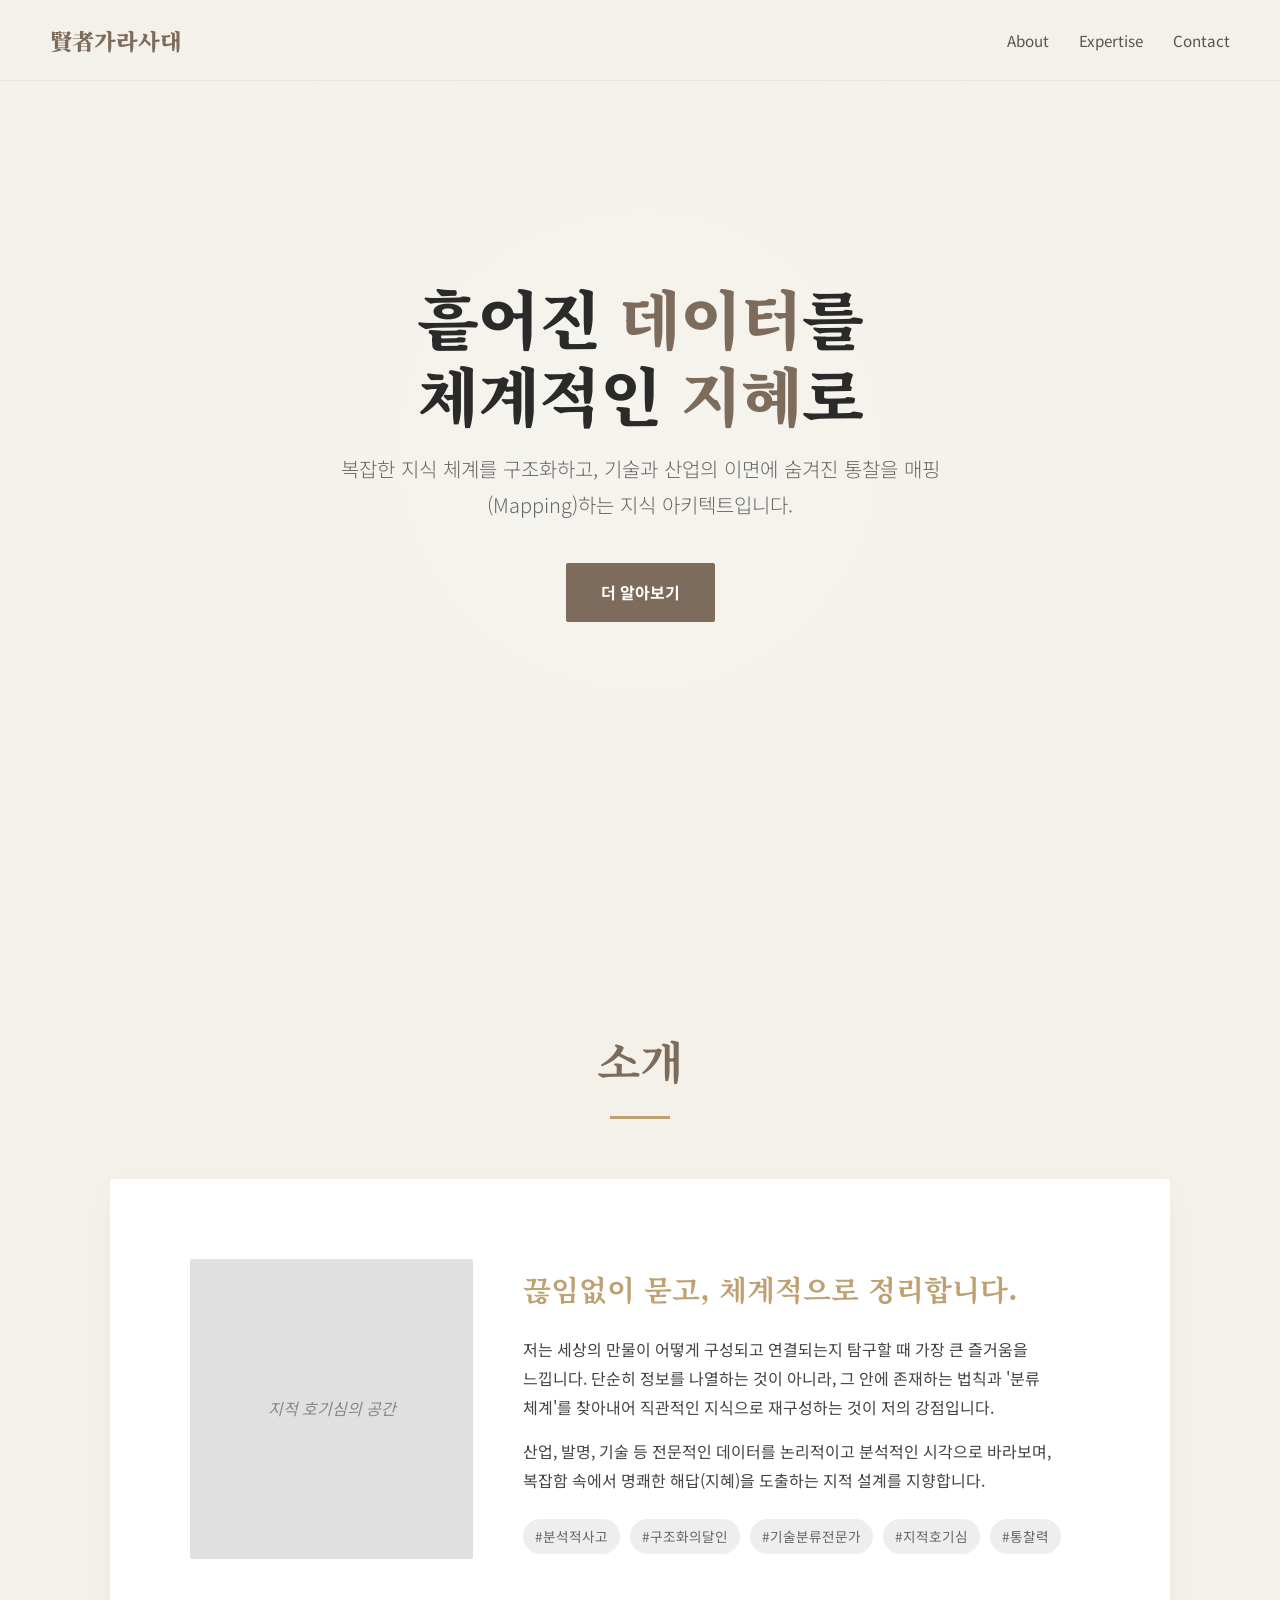
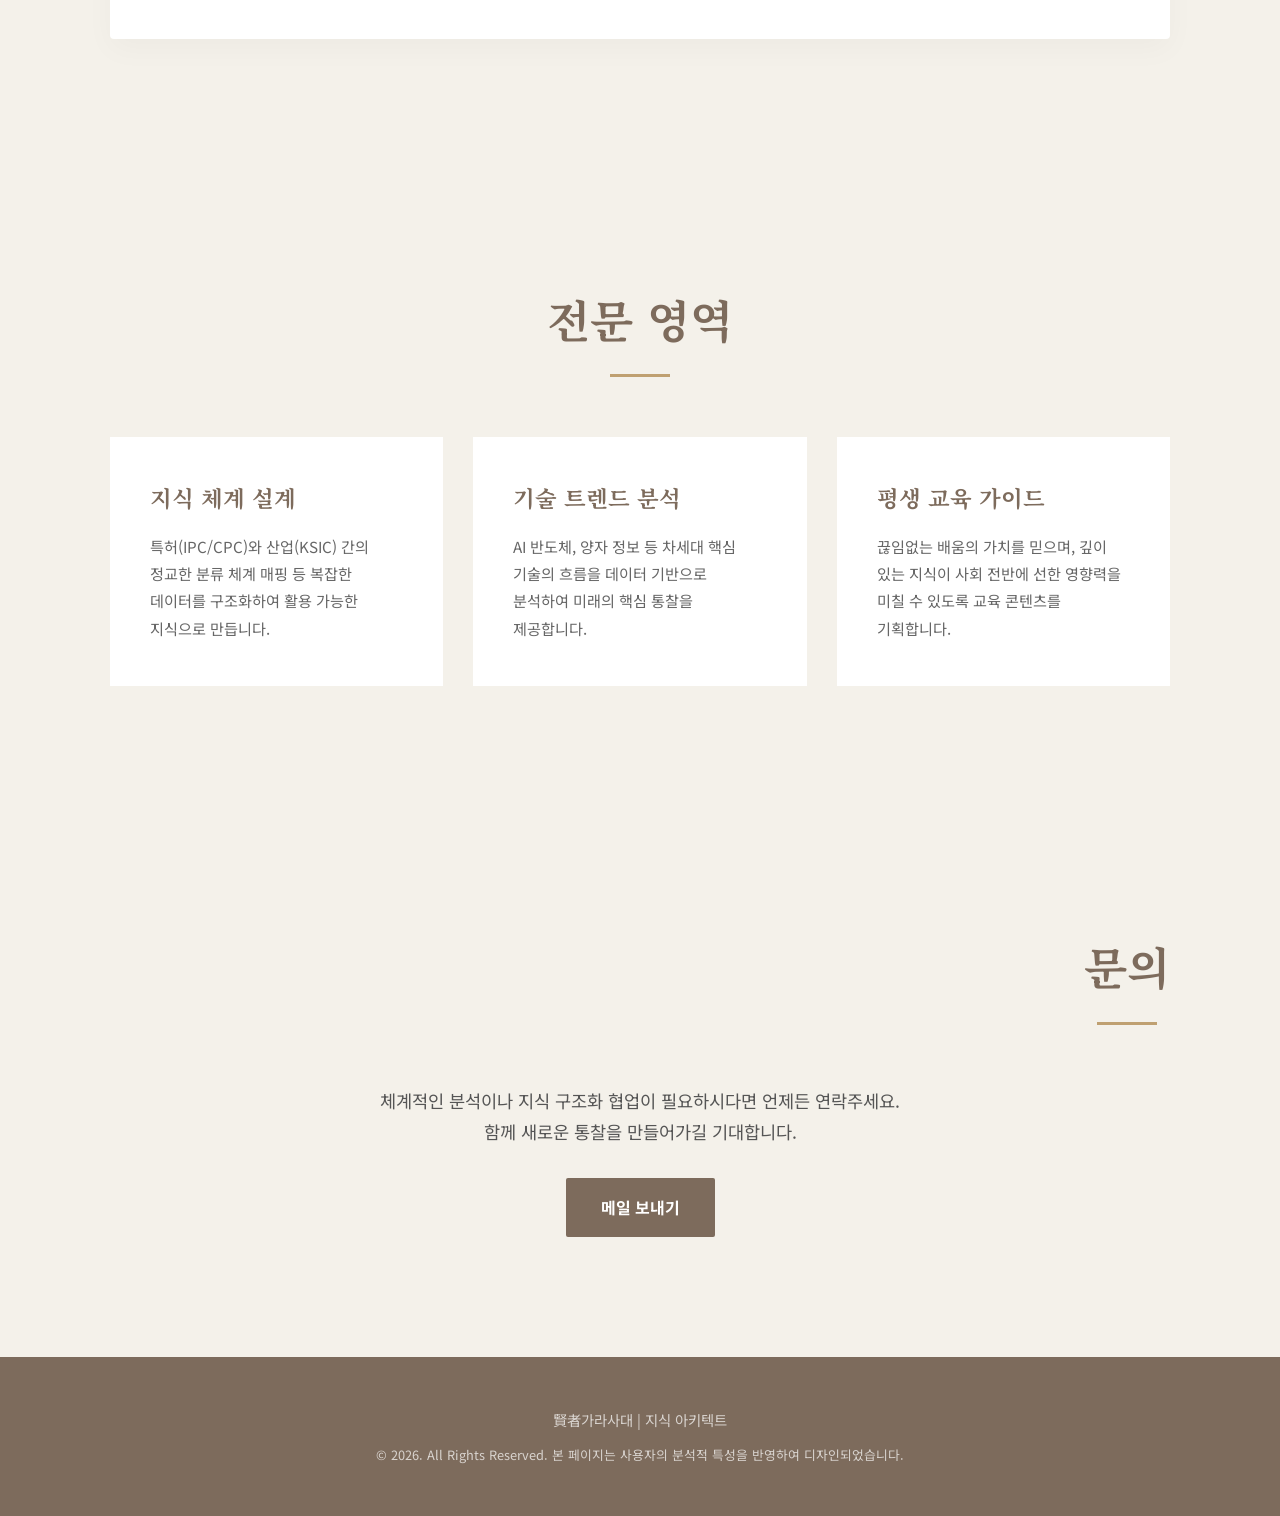
==== index.html @ 3266be5a "Update project files and prepare for initial push to github" ====
<!DOCTYPE html>
<html lang="ko">
<head>
    <meta charset="UTF-8">
    <meta name="viewport" content="width=device-width, initial-scale=1.0">
    <title>현자가라사대 | 지식의 아키텍트</title>
    <link href="https://fonts.googleapis.com/css2?family=Noto+Sans+KR:wght@300;400;700&family=Noto+Serif+KR:wght@400;700;900&display=swap" rel="stylesheet">
    <style>
        :root {
            --bg-color: #f4f1ea; /* 차분한 종이 질감의 아이보리 */
            --text-main: #2a2a2a; /* 짙은 회색 */
            --accent-color: #7d6b5c; /* 지적이고 따뜻한 톤의 브라운 */
            --point-color: #bfa071; /* 골드 톤의 하이라이트 */
            --serif: 'Noto Serif KR', serif;
            --sans: 'Noto Sans KR', sans-serif;
        }

        * { margin: 0; padding: 0; box-sizing: border-box; }

        body {
            background-color: var(--bg-color);
            color: var(--text-main);
            font-family: var(--sans);
            line-height: 1.8;
            word-break: keep-all; /* 한글 가독성 향상 */
        }

        a { text-decoration: none; color: inherit; transition: 0.3s; }

        /* 네비게이션 */
        header {
            width: 100%;
            padding: 20px 50px;
            position: fixed;
            top: 0;
            background-color: rgba(244, 241, 234, 0.95);
            display: flex;
            justify-content: space-between;
            align-items: center;
            z-index: 1000;
            border-bottom: 1px solid rgba(0,0,0,0.05);
        }

        .logo {
            font-family: var(--serif);
            font-weight: 900;
            font-size: 1.4rem;
            color: var(--accent-color);
        }

        nav ul { list-style: none; display: flex; gap: 30px; }
        nav a { font-size: 0.95rem; font-weight: 400; color: #555; }
        nav a:hover { color: var(--point-color); }

        /* 섹션 공통 */
        section {
            padding: 120px 20px;
            max-width: 1100px;
            margin: 0 auto;
        }

        .section-title {
            font-family: var(--serif);
            font-size: 2.8rem;
            font-weight: 700;
            text-align: center;
            margin-bottom: 60px;
            color: var(--accent-color);
            position: relative;
            display: inline-block;
            left: 50%;
            transform: translateX(-50%);
        }

        .section-title::after {
            content: '';
            display: block;
            width: 60px;
            height: 3px;
            background-color: var(--point-color);
            margin: 15px auto 0;
        }

        /* Hero (메인 대문) */
        .hero {
            height: 100vh;
            display: flex;
            flex-direction: column;
            justify-content: center;
            align-items: center;
            text-align: center;
            background: 
                radial-gradient(circle at center, rgba(255,255,255,0.2) 0%, rgba(244,241,234,1) 70%),
                url('[data-uri]'); /* 미세한 격자 패턴 */
        }

        .hero h1 {
            font-family: var(--serif);
            font-size: 4rem;
            font-weight: 900;
            line-height: 1.2;
            margin-bottom: 20px;
            letter-spacing: -1px;
        }

        .hero h1 span { color: var(--accent-color); }

        .hero p {
            font-size: 1.25rem;
            font-weight: 300;
            color: #666;
            margin-bottom: 40px;
            max-width: 600px;
        }

        .cta-btn {
            display: inline-block;
            padding: 15px 35px;
            background-color: var(--accent-color);
            color: white;
            font-weight: 700;
            border-radius: 2px;
            font-size: 1rem;
        }
        .cta-btn:hover { background-color: var(--point-color); transform: translateY(-2px); }

        /* Profile (자기소개) */
        .profile {
            background-color: white;
            box-shadow: 0 10px 30px rgba(0,0,0,0.03);
            border-radius: 4px;
            padding: 80px;
            display: grid;
            grid-template-columns: 1fr 2fr;
            gap: 50px;
            align-items: center;
        }

        .profile-text { text-align: left; }
        .profile-text h3 { font-family: var(--serif); font-size: 1.8rem; margin-bottom: 20px; color: var(--point-color); }
        .profile-text p { margin-bottom: 15px; color: #444; }
        .tags { display: flex; gap: 10px; flex-wrap: wrap; margin-top: 25px; }
        .tag { background: #eee; padding: 5px 12px; border-radius: 20px; font-size: 0.85rem; color: #666; }

        /* Expertise (전문성) */
        .expert-grid {
            display: grid;
            grid-template-columns: repeat(3, 1fr);
            gap: 30px;
        }

        .expert-card {
            background: white;
            padding: 40px;
            border-bottom: 4px solid white;
            transition: 0.3s;
            text-align: left;
        }

        .expert-card:hover { border-bottom: 4px solid var(--point-color); transform: translateY(-5px); }
        .expert-card h4 { font-family: var(--serif); font-size: 1.4rem; color: var(--accent-color); margin-bottom: 15px; }
        .expert-card p { font-size: 0.95rem; color: #666; }

        /* Contact */
        .contact { text-align: center; }
        .contact p { font-size: 1.1rem; margin-bottom: 30px; color: #555; }

        /* Footer */
        footer {
            background-color: var(--accent-color);
            color: rgba(255,255,255,0.7);
            padding: 50px 20px;
            text-align: center;
            font-size: 0.9rem;
        }

        /* 반응형 */
        @media (max-width: 900px) {
            .profile, .expert-grid { grid-template-columns: 1fr; }
            .hero h1 { font-size: 2.8rem; }
            header { padding: 15px 20px; }
        }
    </style>
</head>
<body>

    <header>
        <div class="logo">賢者가라사대</div>
        <nav>
            <ul>
                <li><a href="#about">About</a></li>
                <li><a href="#expertise">Expertise</a></li>
                <li><a href="#contact">Contact</a></li>
            </ul>
        </nav>
    </header>

    <section class="hero">
        <h1>흩어진 <span>데이터</span>를<br>체계적인 <span>지혜</span>로</h1>
        <p>복잡한 지식 체계를 구조화하고, 기술과 산업의 이면에 숨겨진 통찰을 매핑(Mapping)하는 지식 아키텍트입니다.</p>
        <a href="#about" class="cta-btn">더 알아보기</a>
    </section>

    <section id="about">
        <h2 class="section-title">소개</h2>
        <div class="profile">
            <div style="width:100%; height:300px; background:#e0e0e0; border-radius:2px; display:flex; align-items:center; justify-content:center; font-style:italic; color:#888;">지적 호기심의 공간</div>
            <div class="profile-text">
                <h3>끊임없이 묻고, 체계적으로 정리합니다.</h3>
                <p>저는 세상의 만물이 어떻게 구성되고 연결되는지 탐구할 때 가장 큰 즐거움을 느낍니다. 단순히 정보를 나열하는 것이 아니라, 그 안에 존재하는 법칙과 '분류 체계'를 찾아내어 직관적인 지식으로 재구성하는 것이 저의 강점입니다.</p>
                <p>산업, 발명, 기술 등 전문적인 데이터를 논리적이고 분석적인 시각으로 바라보며, 복잡함 속에서 명쾌한 해답(지혜)을 도출하는 지적 설계를 지향합니다.</p>
                <div class="tags">
                    <span class="tag">#분석적사고</span>
                    <span class="tag">#구조화의달인</span>
                    <span class="tag">#기술분류전문가</span>
                    <span class="tag">#지적호기심</span>
                    <span class="tag">#통찰력</span>
                </div>
            </div>
        </div>
    </section>

    <section id="expertise">
        <h2 class="section-title">전문 영역</h2>
        <div class="expert-grid">
            <div class="expert-card">
                <h4>지식 체계 설계</h4>
                <p>특허(IPC/CPC)와 산업(KSIC) 간의 정교한 분류 체계 매핑 등 복잡한 데이터를 구조화하여 활용 가능한 지식으로 만듭니다.</p>
            </div>
            <div class="expert-card">
                <h4>기술 트렌드 분석</h4>
                <p>AI 반도체, 양자 정보 등 차세대 핵심 기술의 흐름을 데이터 기반으로 분석하여 미래의 핵심 통찰을 제공합니다.</p>
            </div>
            <div class="expert-card">
                <h4>평생 교육 가이드</h4>
                <p>끊임없는 배움의 가치를 믿으며, 깊이 있는 지식이 사회 전반에 선한 영향력을 미칠 수 있도록 교육 콘텐츠를 기획합니다.</p>
            </div>
        </div>
    </section>

    <section id="contact" class="contact">
        <h2 class="section-title">문의</h2>
        <p>체계적인 분석이나 지식 구조화 협업이 필요하시다면 언제든 연락주세요.<br>함께 새로운 통찰을 만들어가길 기대합니다.</p>
        <a href="mailto:your-email@example.com" class="cta-btn">메일 보내기</a>
    </section>

    <footer>
        <p>賢者가라사대 | 지식 아키텍트</p>
        <p style="margin-top:10px; font-size:0.8rem;">&copy; 2026. All Rights Reserved. 본 페이지는 사용자의 분석적 특성을 반영하여 디자인되었습니다.</p>
    </footer>

</body>
</html>
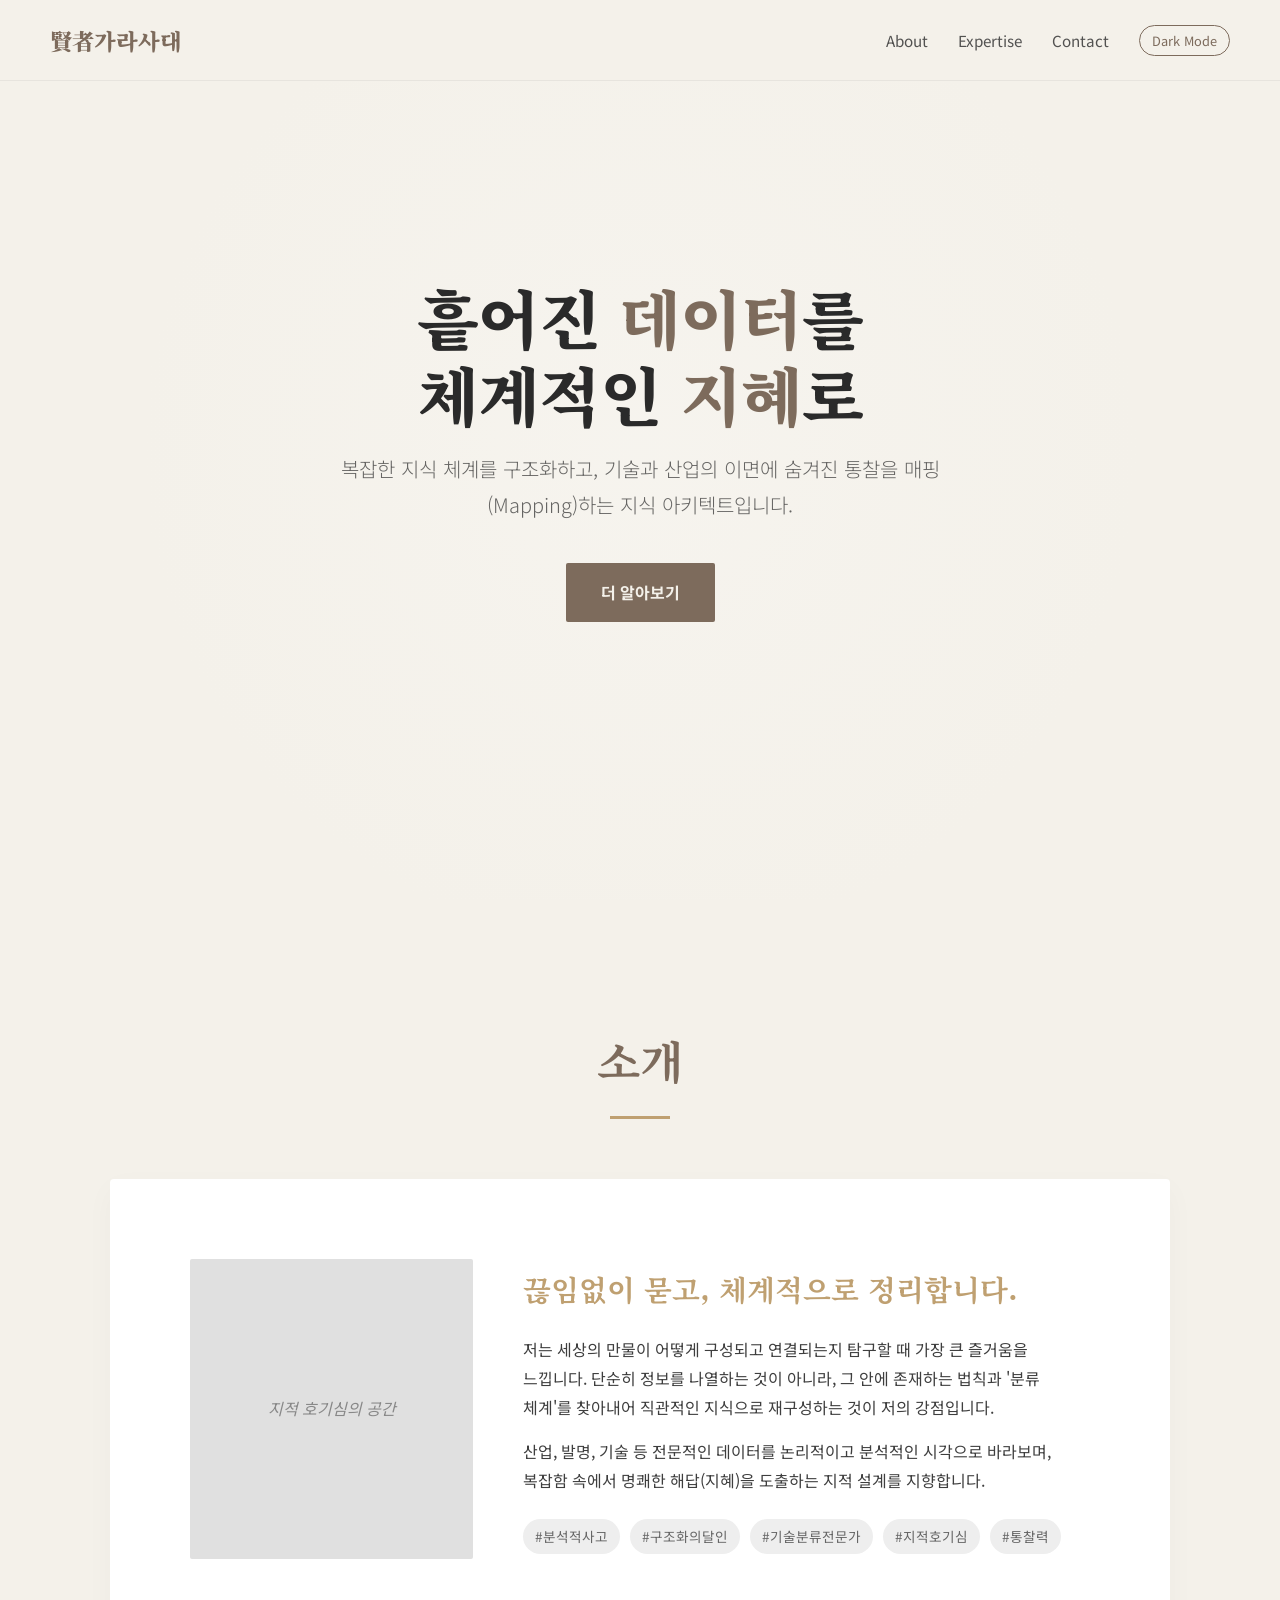
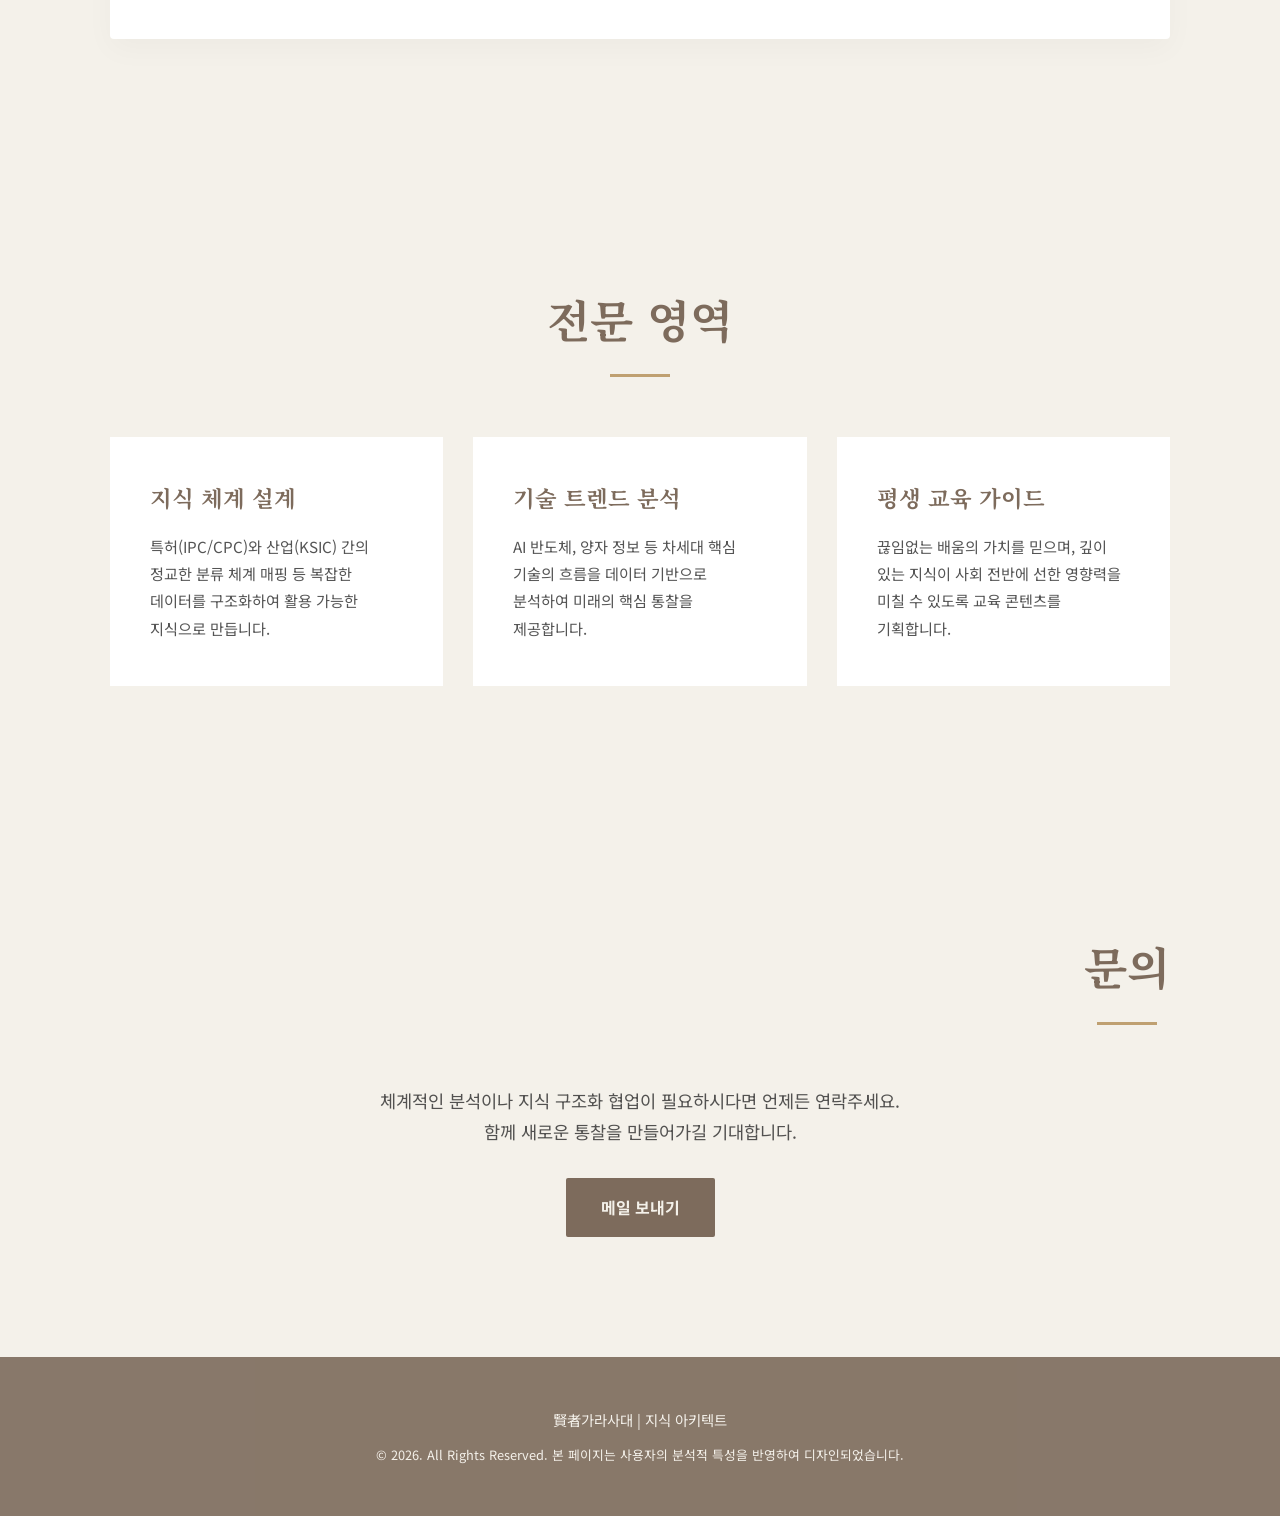
==== commit 76165c66: "Add dark mode and light mode theme switching feature" ====
--- a/index.html
+++ b/index.html
@@ -5,182 +5,7 @@
     <meta name="viewport" content="width=device-width, initial-scale=1.0">
     <title>현자가라사대 | 지식의 아키텍트</title>
     <link href="https://fonts.googleapis.com/css2?family=Noto+Sans+KR:wght@300;400;700&family=Noto+Serif+KR:wght@400;700;900&display=swap" rel="stylesheet">
-    <style>
-        :root {
-            --bg-color: #f4f1ea; /* 차분한 종이 질감의 아이보리 */
-            --text-main: #2a2a2a; /* 짙은 회색 */
-            --accent-color: #7d6b5c; /* 지적이고 따뜻한 톤의 브라운 */
-            --point-color: #bfa071; /* 골드 톤의 하이라이트 */
-            --serif: 'Noto Serif KR', serif;
-            --sans: 'Noto Sans KR', sans-serif;
-        }
-
-        * { margin: 0; padding: 0; box-sizing: border-box; }
-
-        body {
-            background-color: var(--bg-color);
-            color: var(--text-main);
-            font-family: var(--sans);
-            line-height: 1.8;
-            word-break: keep-all; /* 한글 가독성 향상 */
-        }
-
-        a { text-decoration: none; color: inherit; transition: 0.3s; }
-
-        /* 네비게이션 */
-        header {
-            width: 100%;
-            padding: 20px 50px;
-            position: fixed;
-            top: 0;
-            background-color: rgba(244, 241, 234, 0.95);
-            display: flex;
-            justify-content: space-between;
-            align-items: center;
-            z-index: 1000;
-            border-bottom: 1px solid rgba(0,0,0,0.05);
-        }
-
-        .logo {
-            font-family: var(--serif);
-            font-weight: 900;
-            font-size: 1.4rem;
-            color: var(--accent-color);
-        }
-
-        nav ul { list-style: none; display: flex; gap: 30px; }
-        nav a { font-size: 0.95rem; font-weight: 400; color: #555; }
-        nav a:hover { color: var(--point-color); }
-
-        /* 섹션 공통 */
-        section {
-            padding: 120px 20px;
-            max-width: 1100px;
-            margin: 0 auto;
-        }
-
-        .section-title {
-            font-family: var(--serif);
-            font-size: 2.8rem;
-            font-weight: 700;
-            text-align: center;
-            margin-bottom: 60px;
-            color: var(--accent-color);
-            position: relative;
-            display: inline-block;
-            left: 50%;
-            transform: translateX(-50%);
-        }
-
-        .section-title::after {
-            content: '';
-            display: block;
-            width: 60px;
-            height: 3px;
-            background-color: var(--point-color);
-            margin: 15px auto 0;
-        }
-
-        /* Hero (메인 대문) */
-        .hero {
-            height: 100vh;
-            display: flex;
-            flex-direction: column;
-            justify-content: center;
-            align-items: center;
-            text-align: center;
-            background: 
-                radial-gradient(circle at center, rgba(255,255,255,0.2) 0%, rgba(244,241,234,1) 70%),
-                url('[data-uri]'); /* 미세한 격자 패턴 */
-        }
-
-        .hero h1 {
-            font-family: var(--serif);
-            font-size: 4rem;
-            font-weight: 900;
-            line-height: 1.2;
-            margin-bottom: 20px;
-            letter-spacing: -1px;
-        }
-
-        .hero h1 span { color: var(--accent-color); }
-
-        .hero p {
-            font-size: 1.25rem;
-            font-weight: 300;
-            color: #666;
-            margin-bottom: 40px;
-            max-width: 600px;
-        }
-
-        .cta-btn {
-            display: inline-block;
-            padding: 15px 35px;
-            background-color: var(--accent-color);
-            color: white;
-            font-weight: 700;
-            border-radius: 2px;
-            font-size: 1rem;
-        }
-        .cta-btn:hover { background-color: var(--point-color); transform: translateY(-2px); }
-
-        /* Profile (자기소개) */
-        .profile {
-            background-color: white;
-            box-shadow: 0 10px 30px rgba(0,0,0,0.03);
-            border-radius: 4px;
-            padding: 80px;
-            display: grid;
-            grid-template-columns: 1fr 2fr;
-            gap: 50px;
-            align-items: center;
-        }
-
-        .profile-text { text-align: left; }
-        .profile-text h3 { font-family: var(--serif); font-size: 1.8rem; margin-bottom: 20px; color: var(--point-color); }
-        .profile-text p { margin-bottom: 15px; color: #444; }
-        .tags { display: flex; gap: 10px; flex-wrap: wrap; margin-top: 25px; }
-        .tag { background: #eee; padding: 5px 12px; border-radius: 20px; font-size: 0.85rem; color: #666; }
-
-        /* Expertise (전문성) */
-        .expert-grid {
-            display: grid;
-            grid-template-columns: repeat(3, 1fr);
-            gap: 30px;
-        }
-
-        .expert-card {
-            background: white;
-            padding: 40px;
-            border-bottom: 4px solid white;
-            transition: 0.3s;
-            text-align: left;
-        }
-
-        .expert-card:hover { border-bottom: 4px solid var(--point-color); transform: translateY(-5px); }
-        .expert-card h4 { font-family: var(--serif); font-size: 1.4rem; color: var(--accent-color); margin-bottom: 15px; }
-        .expert-card p { font-size: 0.95rem; color: #666; }
-
-        /* Contact */
-        .contact { text-align: center; }
-        .contact p { font-size: 1.1rem; margin-bottom: 30px; color: #555; }
-
-        /* Footer */
-        footer {
-            background-color: var(--accent-color);
-            color: rgba(255,255,255,0.7);
-            padding: 50px 20px;
-            text-align: center;
-            font-size: 0.9rem;
-        }
-
-        /* 반응형 */
-        @media (max-width: 900px) {
-            .profile, .expert-grid { grid-template-columns: 1fr; }
-            .hero h1 { font-size: 2.8rem; }
-            header { padding: 15px 20px; }
-        }
-    </style>
+    <link rel="stylesheet" href="style.css">
 </head>
 <body>
 
@@ -191,6 +16,7 @@
                 <li><a href="#about">About</a></li>
                 <li><a href="#expertise">Expertise</a></li>
                 <li><a href="#contact">Contact</a></li>
+                <li><button id="theme-toggle" class="theme-toggle">Dark Mode</button></li>
             </ul>
         </nav>
     </header>
@@ -249,5 +75,6 @@
         <p style="margin-top:10px; font-size:0.8rem;">&copy; 2026. All Rights Reserved. 본 페이지는 사용자의 분석적 특성을 반영하여 디자인되었습니다.</p>
     </footer>
 
+    <script src="main.js"></script>
 </body>
 </html>
--- a/style.css
+++ b/style.css
@@ -0,0 +1,215 @@
+:root {
+    --bg-color: #f4f1ea; /* 차분한 종이 질감의 아이보리 */
+    --text-main: #2a2a2a; /* 짙은 회색 */
+    --accent-color: #7d6b5c; /* 지적이고 따뜻한 톤의 브라운 */
+    --point-color: #bfa071; /* 골드 톤의 하이라이트 */
+    --header-bg: rgba(244, 241, 234, 0.95);
+    --card-bg: white;
+    --tag-bg: #eee;
+    --tag-text: #666;
+    --hero-gradient: radial-gradient(circle at center, rgba(255,255,255,0.2) 0%, rgba(244,241,234,1) 70%);
+    --serif: 'Noto Serif KR', serif;
+    --sans: 'Noto Sans KR', sans-serif;
+    --transition: 0.3s ease;
+}
+
+body.dark-mode {
+    --bg-color: #1a1a1a;
+    --text-main: #e0e0e0;
+    --accent-color: #d4c4b5;
+    --point-color: #d4af37;
+    --header-bg: rgba(26, 26, 26, 0.95);
+    --card-bg: #2d2d2d;
+    --tag-bg: #444;
+    --tag-text: #ccc;
+    --hero-gradient: radial-gradient(circle at center, rgba(0,0,0,0.4) 0%, rgba(26,26,26,1) 70%);
+}
+
+* { margin: 0; padding: 0; box-sizing: border-box; }
+
+body {
+    background-color: var(--bg-color);
+    color: var(--text-main);
+    font-family: var(--sans);
+    line-height: 1.8;
+    word-break: keep-all; /* 한글 가독성 향상 */
+    transition: background-color var(--transition), color var(--transition);
+}
+
+a { text-decoration: none; color: inherit; transition: var(--transition); }
+
+/* 네비게이션 */
+header {
+    width: 100%;
+    padding: 20px 50px;
+    position: fixed;
+    top: 0;
+    background-color: var(--header-bg);
+    display: flex;
+    justify-content: space-between;
+    align-items: center;
+    z-index: 1000;
+    border-bottom: 1px solid rgba(0,0,0,0.05);
+    transition: background-color var(--transition);
+}
+
+.logo {
+    font-family: var(--serif);
+    font-weight: 900;
+    font-size: 1.4rem;
+    color: var(--accent-color);
+}
+
+nav ul { list-style: none; display: flex; gap: 30px; align-items: center; }
+nav a { font-size: 0.95rem; font-weight: 400; color: var(--text-main); opacity: 0.8; }
+nav a:hover { color: var(--point-color); opacity: 1; }
+
+/* 테마 토글 버튼 */
+.theme-toggle {
+    background: none;
+    border: 1px solid var(--accent-color);
+    color: var(--accent-color);
+    padding: 5px 12px;
+    border-radius: 20px;
+    cursor: pointer;
+    font-size: 0.8rem;
+    font-family: var(--sans);
+    transition: var(--transition);
+}
+
+.theme-toggle:hover {
+    background-color: var(--accent-color);
+    color: var(--bg-color);
+}
+
+/* 섹션 공통 */
+section {
+    padding: 120px 20px;
+    max-width: 1100px;
+    margin: 0 auto;
+}
+
+.section-title {
+    font-family: var(--serif);
+    font-size: 2.8rem;
+    font-weight: 700;
+    text-align: center;
+    margin-bottom: 60px;
+    color: var(--accent-color);
+    position: relative;
+    display: inline-block;
+    left: 50%;
+    transform: translateX(-50%);
+}
+
+.section-title::after {
+    content: '';
+    display: block;
+    width: 60px;
+    height: 3px;
+    background-color: var(--point-color);
+    margin: 15px auto 0;
+}
+
+/* Hero (메인 대문) */
+.hero {
+    height: 100vh;
+    display: flex;
+    flex-direction: column;
+    justify-content: center;
+    align-items: center;
+    text-align: center;
+    background: 
+        var(--hero-gradient),
+        url('[data-uri]'); /* 미세한 격자 패턴 */
+}
+
+.hero h1 {
+    font-family: var(--serif);
+    font-size: 4rem;
+    font-weight: 900;
+    line-height: 1.2;
+    margin-bottom: 20px;
+    letter-spacing: -1px;
+}
+
+.hero h1 span { color: var(--accent-color); }
+
+.hero p {
+    font-size: 1.25rem;
+    font-weight: 300;
+    color: var(--text-main);
+    opacity: 0.7;
+    margin-bottom: 40px;
+    max-width: 600px;
+}
+
+.cta-btn {
+    display: inline-block;
+    padding: 15px 35px;
+    background-color: var(--accent-color);
+    color: var(--bg-color);
+    font-weight: 700;
+    border-radius: 2px;
+    font-size: 1rem;
+}
+.cta-btn:hover { background-color: var(--point-color); transform: translateY(-2px); }
+
+/* Profile (자기소개) */
+.profile {
+    background-color: var(--card-bg);
+    box-shadow: 0 10px 30px rgba(0,0,0,0.03);
+    border-radius: 4px;
+    padding: 80px;
+    display: grid;
+    grid-template-columns: 1fr 2fr;
+    gap: 50px;
+    align-items: center;
+    transition: background-color var(--transition);
+}
+
+.profile-text { text-align: left; }
+.profile-text h3 { font-family: var(--serif); font-size: 1.8rem; margin-bottom: 20px; color: var(--point-color); }
+.profile-text p { margin-bottom: 15px; color: var(--text-main); opacity: 0.9; }
+.tags { display: flex; gap: 10px; flex-wrap: wrap; margin-top: 25px; }
+.tag { background: var(--tag-bg); padding: 5px 12px; border-radius: 20px; font-size: 0.85rem; color: var(--tag-text); }
+
+/* Expertise (전문성) */
+.expert-grid {
+    display: grid;
+    grid-template-columns: repeat(3, 1fr);
+    gap: 30px;
+}
+
+.expert-card {
+    background: var(--card-bg);
+    padding: 40px;
+    border-bottom: 4px solid var(--card-bg);
+    transition: var(--transition);
+    text-align: left;
+}
+
+.expert-card:hover { border-bottom: 4px solid var(--point-color); transform: translateY(-5px); }
+.expert-card h4 { font-family: var(--serif); font-size: 1.4rem; color: var(--accent-color); margin-bottom: 15px; }
+.expert-card p { font-size: 0.95rem; color: var(--text-main); opacity: 0.8; }
+
+/* Contact */
+.contact { text-align: center; }
+.contact p { font-size: 1.1rem; margin-bottom: 30px; color: var(--text-main); opacity: 0.8; }
+
+/* Footer */
+footer {
+    background-color: var(--accent-color);
+    color: var(--bg-color);
+    opacity: 0.9;
+    padding: 50px 20px;
+    text-align: center;
+    font-size: 0.9rem;
+}
+
+/* 반응형 */
+@media (max-width: 900px) {
+    .profile, .expert-grid { grid-template-columns: 1fr; }
+    .hero h1 { font-size: 2.8rem; }
+    header { padding: 15px 20px; }
+}
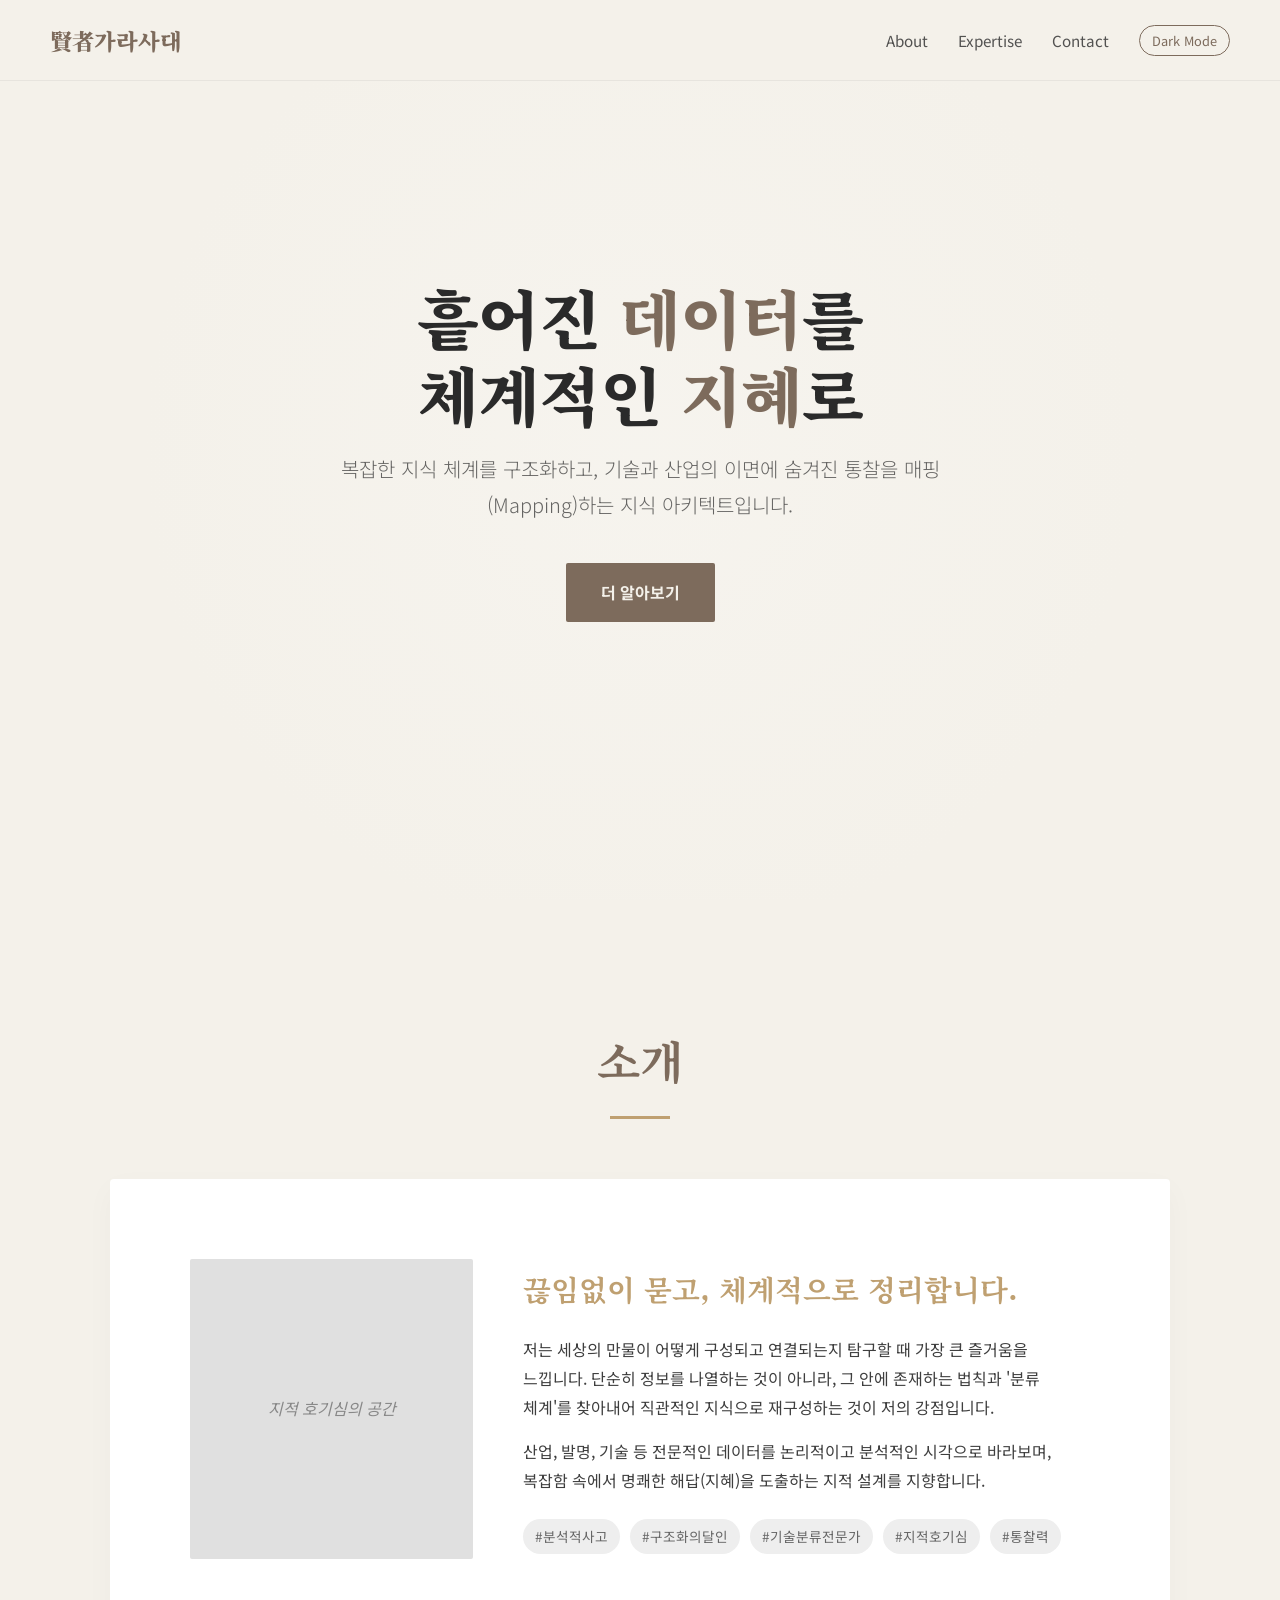
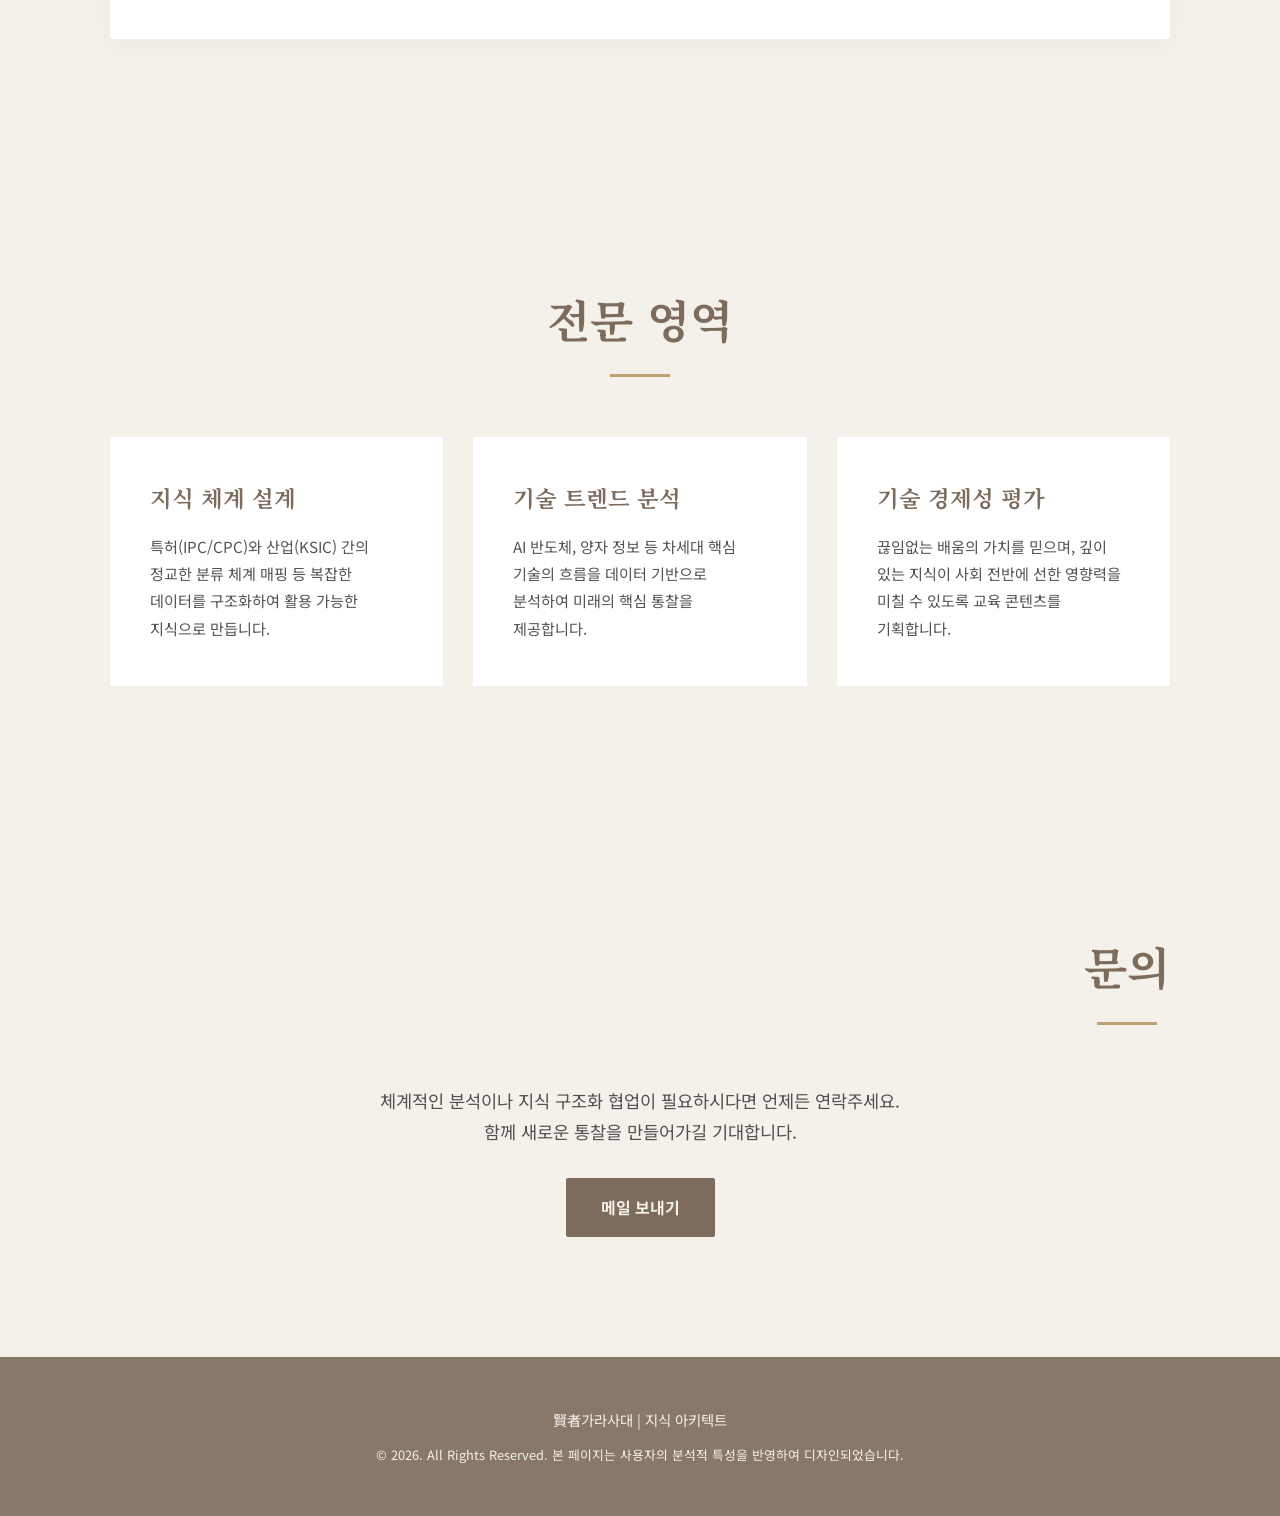
==== commit 0c83d7c5: "Update expertise item: '평생 교육 가이드' to '기술 경제성 평가'" ====
--- a/index.html
+++ b/index.html
@@ -4,6 +4,8 @@
     <meta charset="UTF-8">
     <meta name="viewport" content="width=device-width, initial-scale=1.0">
     <title>현자가라사대 | 지식의 아키텍트</title>
+    <meta name="google-adsense-account" content="ca-pub-5264969592779186">
+    <script async src="https://pagead2.googlesyndication.com/pagead/js/adsbygoogle.js?client=ca-pub-5264969592779186" crossorigin="anonymous"></script>
     <link href="https://fonts.googleapis.com/css2?family=Noto+Sans+KR:wght@300;400;700&family=Noto+Serif+KR:wght@400;700;900&display=swap" rel="stylesheet">
     <link rel="stylesheet" href="style.css">
 </head>
@@ -58,7 +60,7 @@
                 <p>AI 반도체, 양자 정보 등 차세대 핵심 기술의 흐름을 데이터 기반으로 분석하여 미래의 핵심 통찰을 제공합니다.</p>
             </div>
             <div class="expert-card">
-                <h4>평생 교육 가이드</h4>
+                <h4>기술 경제성 평가</h4>
                 <p>끊임없는 배움의 가치를 믿으며, 깊이 있는 지식이 사회 전반에 선한 영향력을 미칠 수 있도록 교육 콘텐츠를 기획합니다.</p>
             </div>
         </div>
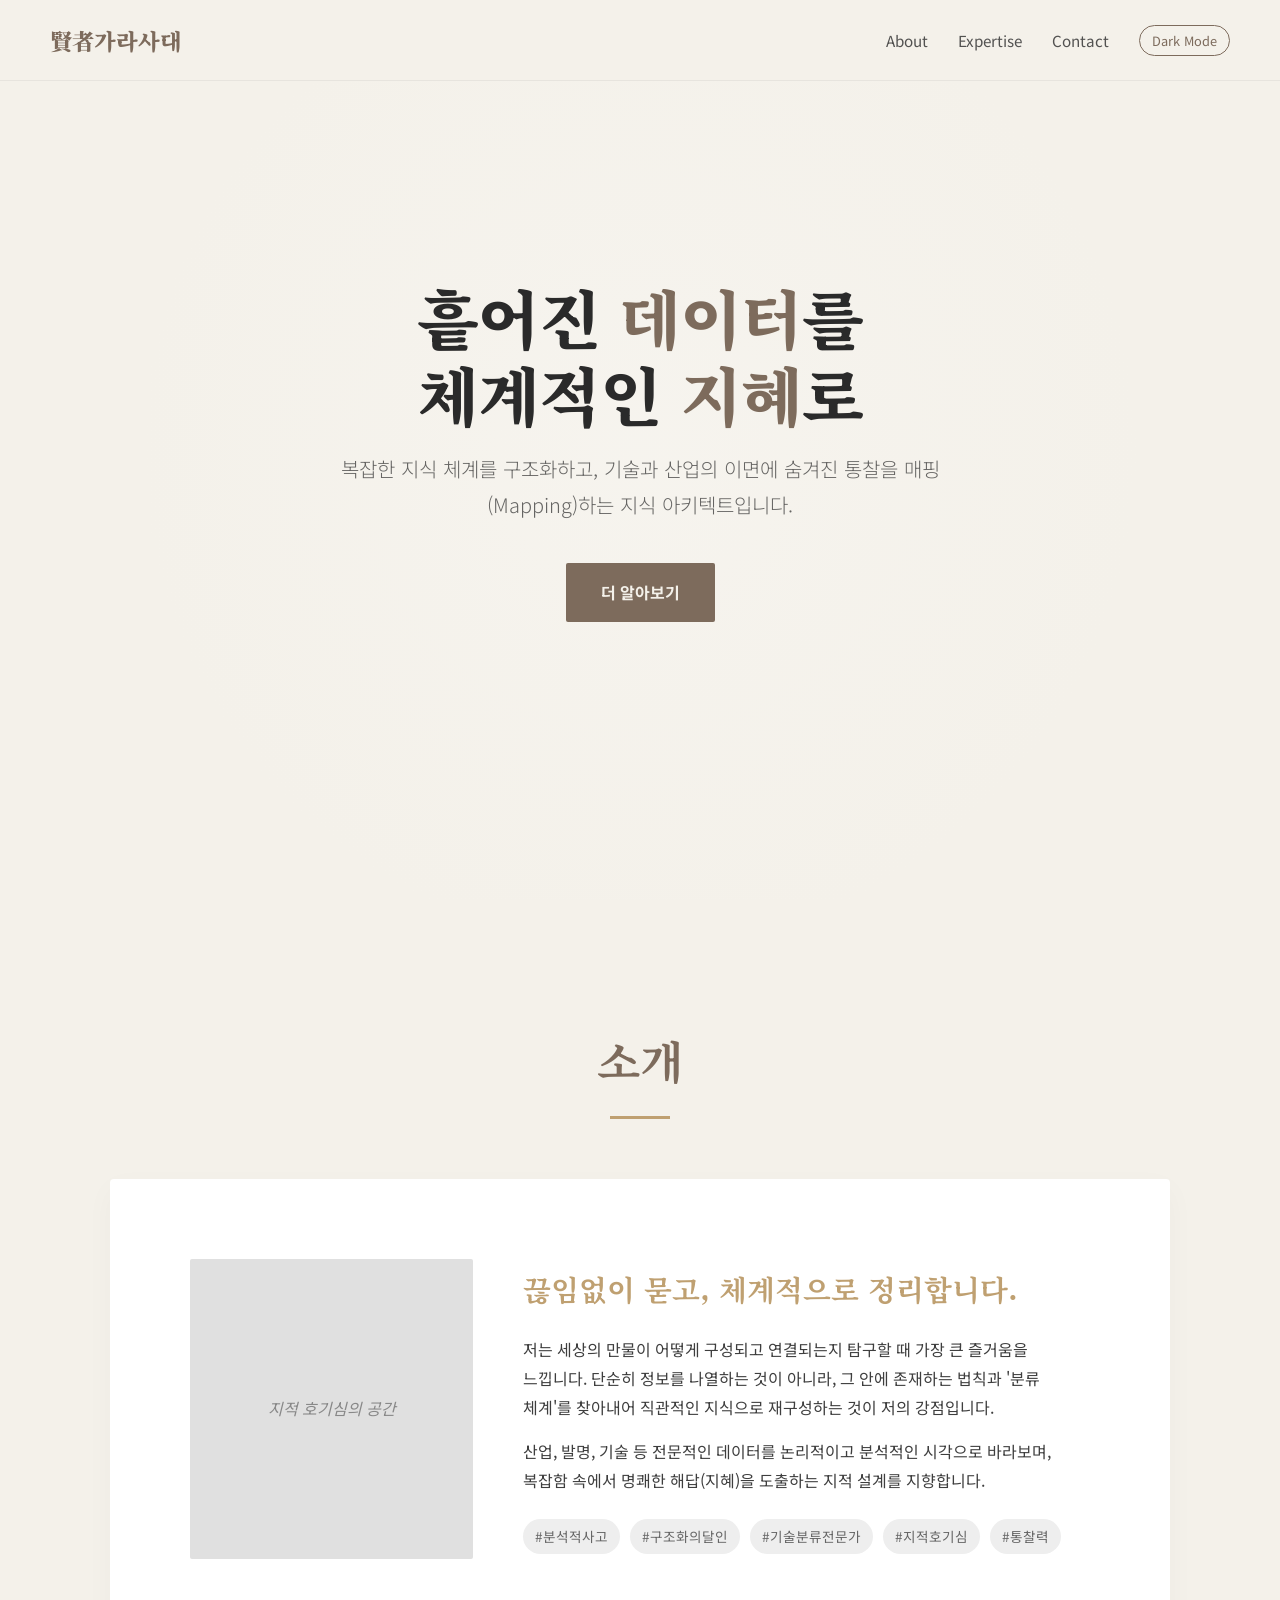
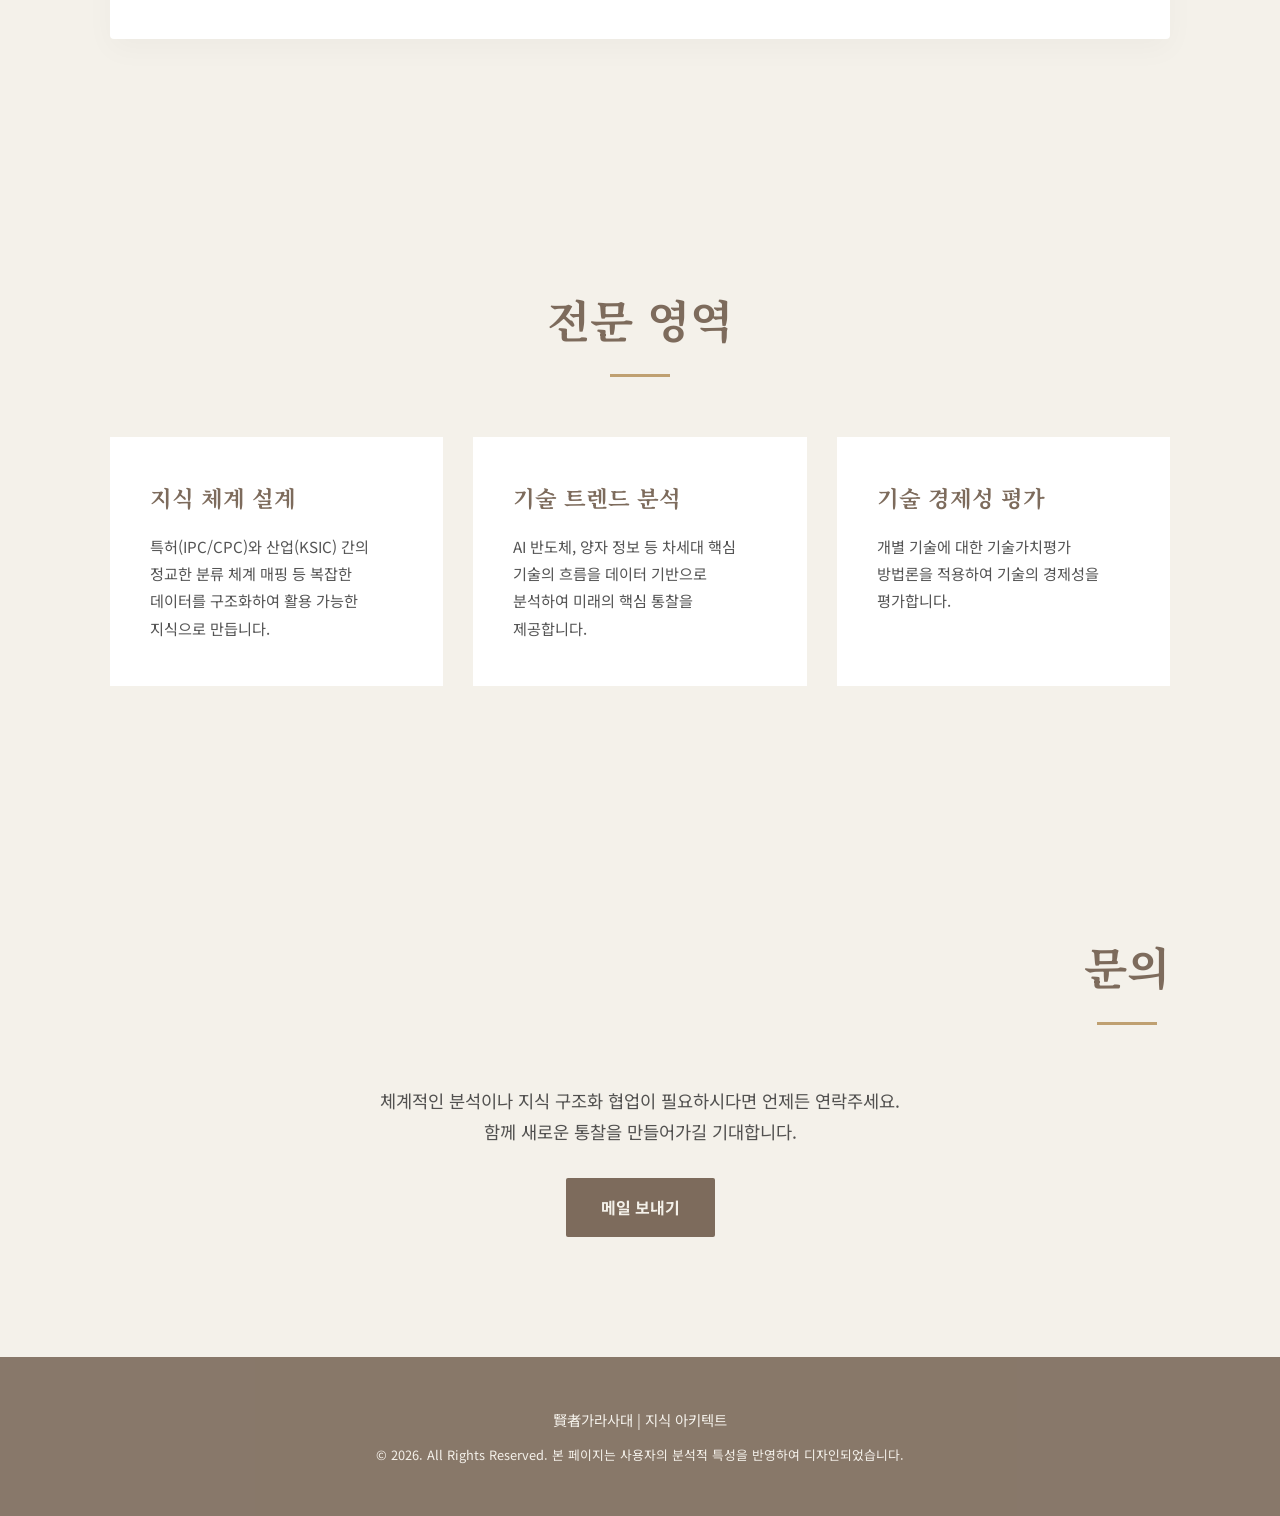
==== commit 09d7ce06: "Update description for Technology Economic Evaluation section" ====
--- a/index.html
+++ b/index.html
@@ -61,7 +61,7 @@
             </div>
             <div class="expert-card">
                 <h4>기술 경제성 평가</h4>
-                <p>끊임없는 배움의 가치를 믿으며, 깊이 있는 지식이 사회 전반에 선한 영향력을 미칠 수 있도록 교육 콘텐츠를 기획합니다.</p>
+                <p>개별 기술에 대한 기술가치평가 방법론을 적용하여 기술의 경제성을 평가합니다.</p>
             </div>
         </div>
     </section>
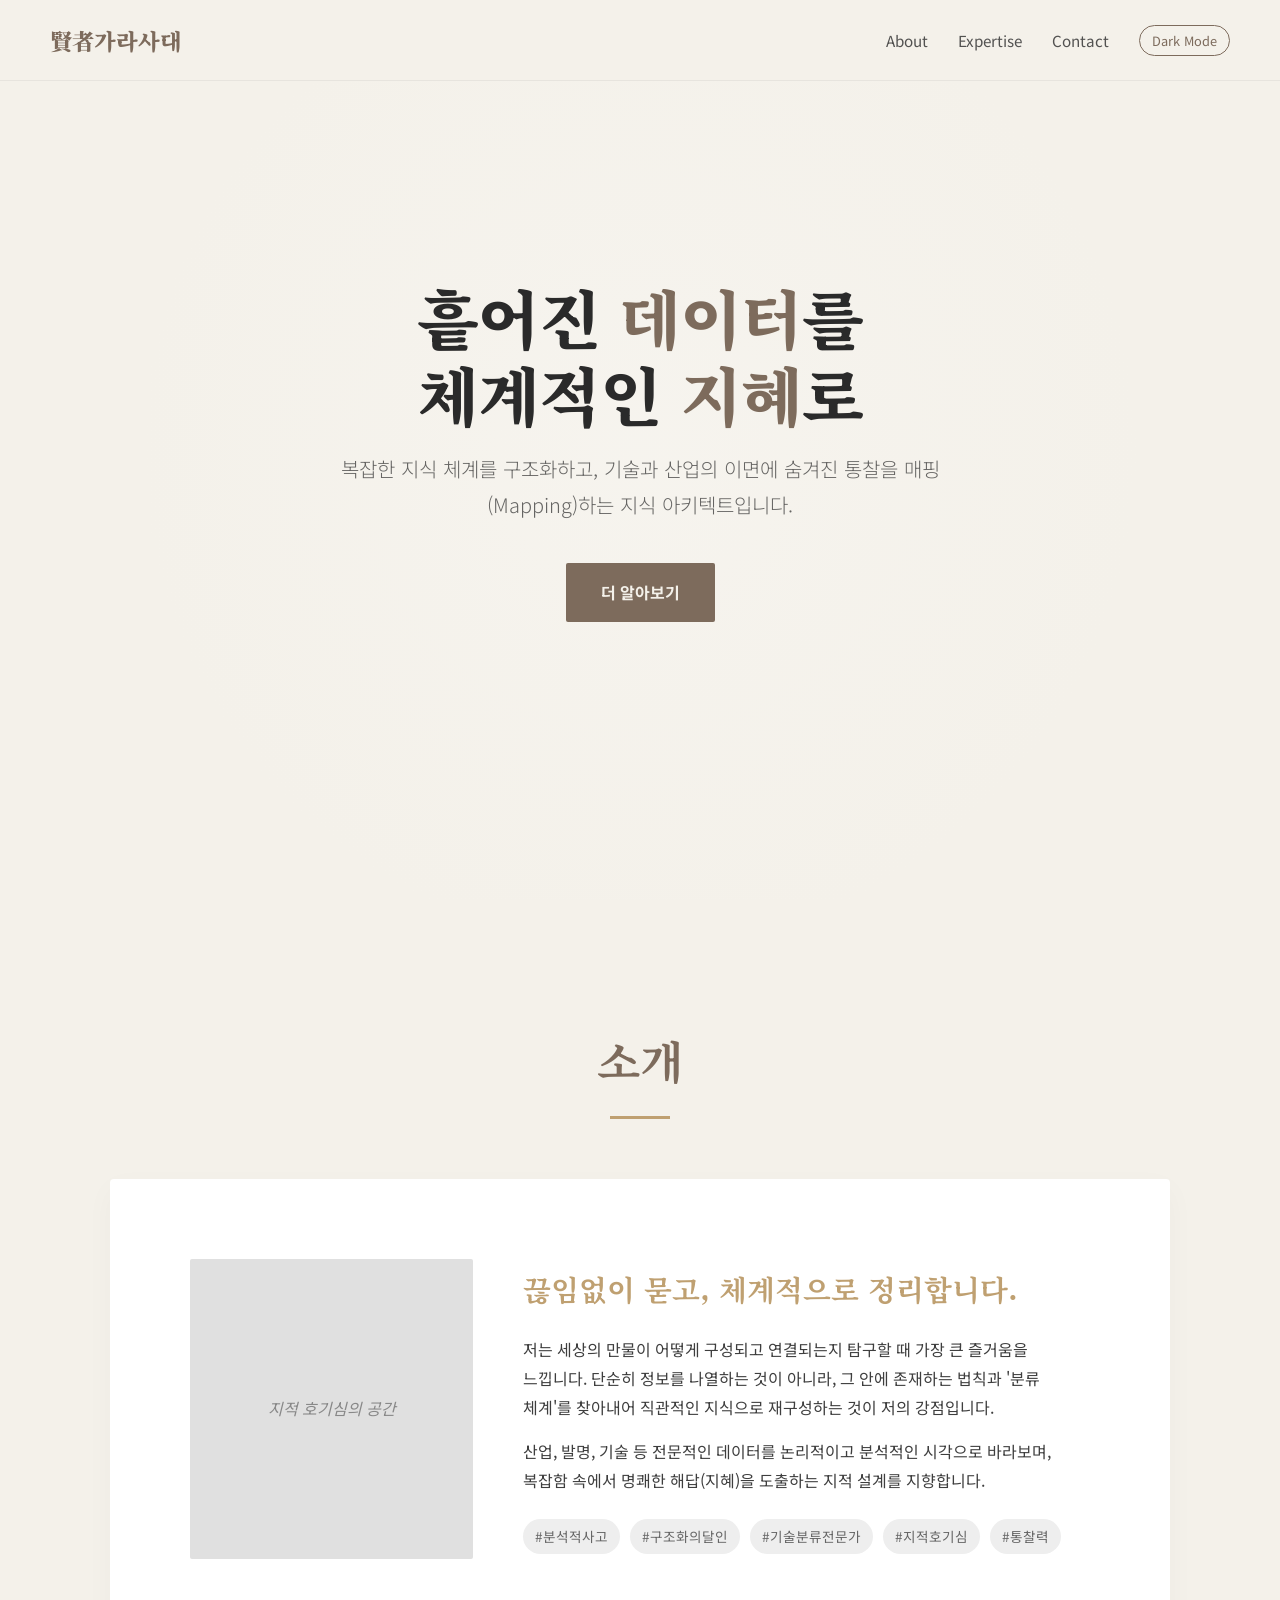
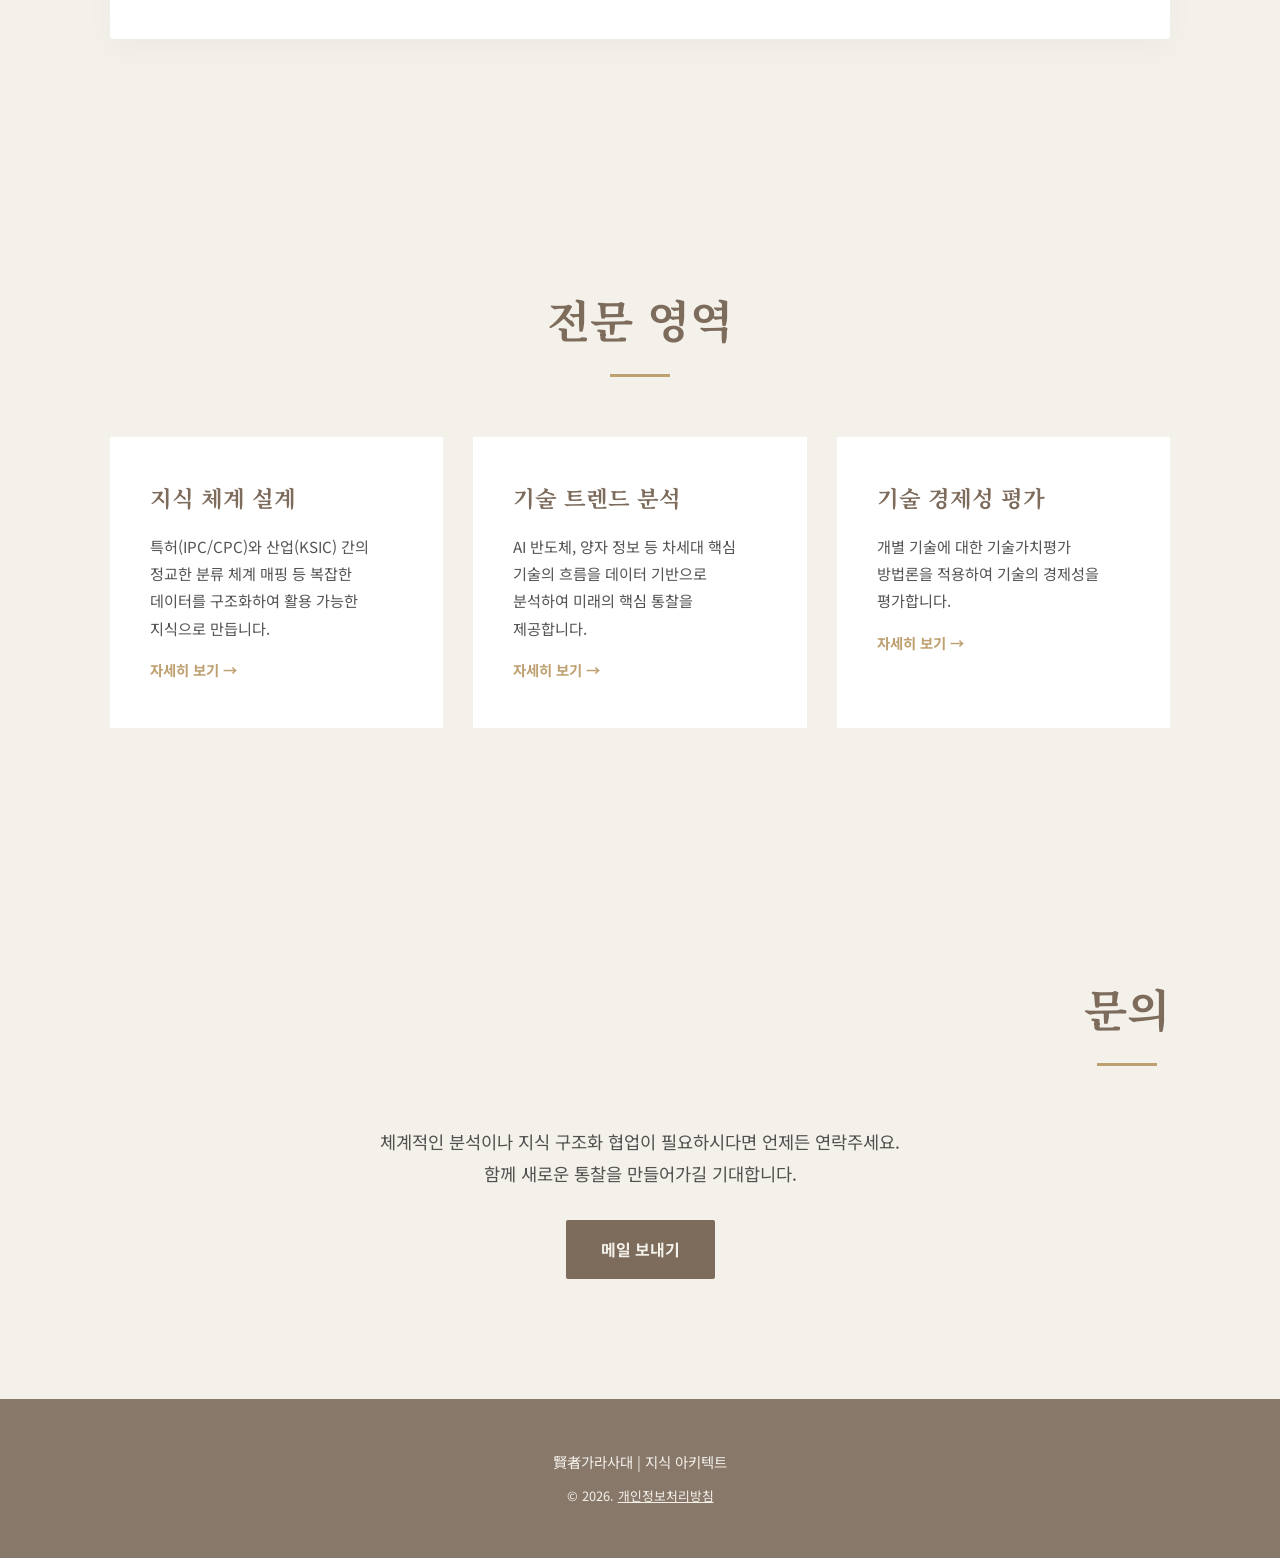
==== commit c5bfc389: "Optimize site for AdSense: Add sub-pages, Privacy Policy, and Sitemap" ====
--- a/index.html
+++ b/index.html
@@ -12,7 +12,7 @@
 <body>
 
     <header>
-        <div class="logo">賢者가라사대</div>
+        <div class="logo"><a href="index.html">賢者가라사대</a></div>
         <nav>
             <ul>
                 <li><a href="#about">About</a></li>
@@ -51,18 +51,21 @@
     <section id="expertise">
         <h2 class="section-title">전문 영역</h2>
         <div class="expert-grid">
-            <div class="expert-card">
+            <a href="expertise-knowledge.html" class="expert-card">
                 <h4>지식 체계 설계</h4>
                 <p>특허(IPC/CPC)와 산업(KSIC) 간의 정교한 분류 체계 매핑 등 복잡한 데이터를 구조화하여 활용 가능한 지식으로 만듭니다.</p>
-            </div>
-            <div class="expert-card">
+                <span class="more-link">자세히 보기 &rarr;</span>
+            </a>
+            <a href="expertise-trend.html" class="expert-card">
                 <h4>기술 트렌드 분석</h4>
                 <p>AI 반도체, 양자 정보 등 차세대 핵심 기술의 흐름을 데이터 기반으로 분석하여 미래의 핵심 통찰을 제공합니다.</p>
-            </div>
-            <div class="expert-card">
+                <span class="more-link">자세히 보기 &rarr;</span>
+            </a>
+            <a href="expertise-evaluation.html" class="expert-card">
                 <h4>기술 경제성 평가</h4>
                 <p>개별 기술에 대한 기술가치평가 방법론을 적용하여 기술의 경제성을 평가합니다.</p>
-            </div>
+                <span class="more-link">자세히 보기 &rarr;</span>
+            </a>
         </div>
     </section>
 
@@ -74,7 +77,9 @@
 
     <footer>
         <p>賢者가라사대 | 지식 아키텍트</p>
-        <p style="margin-top:10px; font-size:0.8rem;">&copy; 2026. All Rights Reserved. 본 페이지는 사용자의 분석적 특성을 반영하여 디자인되었습니다.</p>
+        <p style="margin-top:10px; font-size:0.8rem;">&copy; 2026. <a href="privacy.html" style="text-decoration: underline;">개인정보처리방침</a></p>
+
+
     </footer>
 
     <script src="main.js"></script>
--- a/style.css
+++ b/style.css
@@ -111,6 +111,38 @@
     margin: 15px auto 0;
 }
 
+/* 서브 페이지 전용 스타일 */
+.content-detail {
+    margin-top: 80px;
+    background-color: var(--card-bg);
+    padding: 80px;
+    border-radius: 4px;
+    box-shadow: 0 10px 30px rgba(0,0,0,0.03);
+}
+
+.text-block h3 {
+    font-family: var(--serif);
+    font-size: 1.6rem;
+    margin: 40px 0 20px;
+    color: var(--accent-color);
+}
+
+.text-block p {
+    margin-bottom: 20px;
+    color: var(--text-main);
+    opacity: 0.9;
+    font-size: 1.05rem;
+}
+
+.text-block ul {
+    margin-bottom: 20px;
+    padding-left: 20px;
+}
+
+.text-block li {
+    margin-bottom: 10px;
+}
+
 /* Hero (메인 대문) */
 .hero {
     height: 100vh;
@@ -187,11 +219,13 @@
     border-bottom: 4px solid var(--card-bg);
     transition: var(--transition);
     text-align: left;
+    display: block;
 }
 
 .expert-card:hover { border-bottom: 4px solid var(--point-color); transform: translateY(-5px); }
 .expert-card h4 { font-family: var(--serif); font-size: 1.4rem; color: var(--accent-color); margin-bottom: 15px; }
 .expert-card p { font-size: 0.95rem; color: var(--text-main); opacity: 0.8; }
+.more-link { display: inline-block; margin-top: 15px; color: var(--point-color); font-weight: 700; font-size: 0.9rem; }
 
 /* Contact */
 .contact { text-align: center; }
@@ -212,4 +246,5 @@
     .profile, .expert-grid { grid-template-columns: 1fr; }
     .hero h1 { font-size: 2.8rem; }
     header { padding: 15px 20px; }
-}
+    .content-detail { padding: 40px 20px; }
+}
